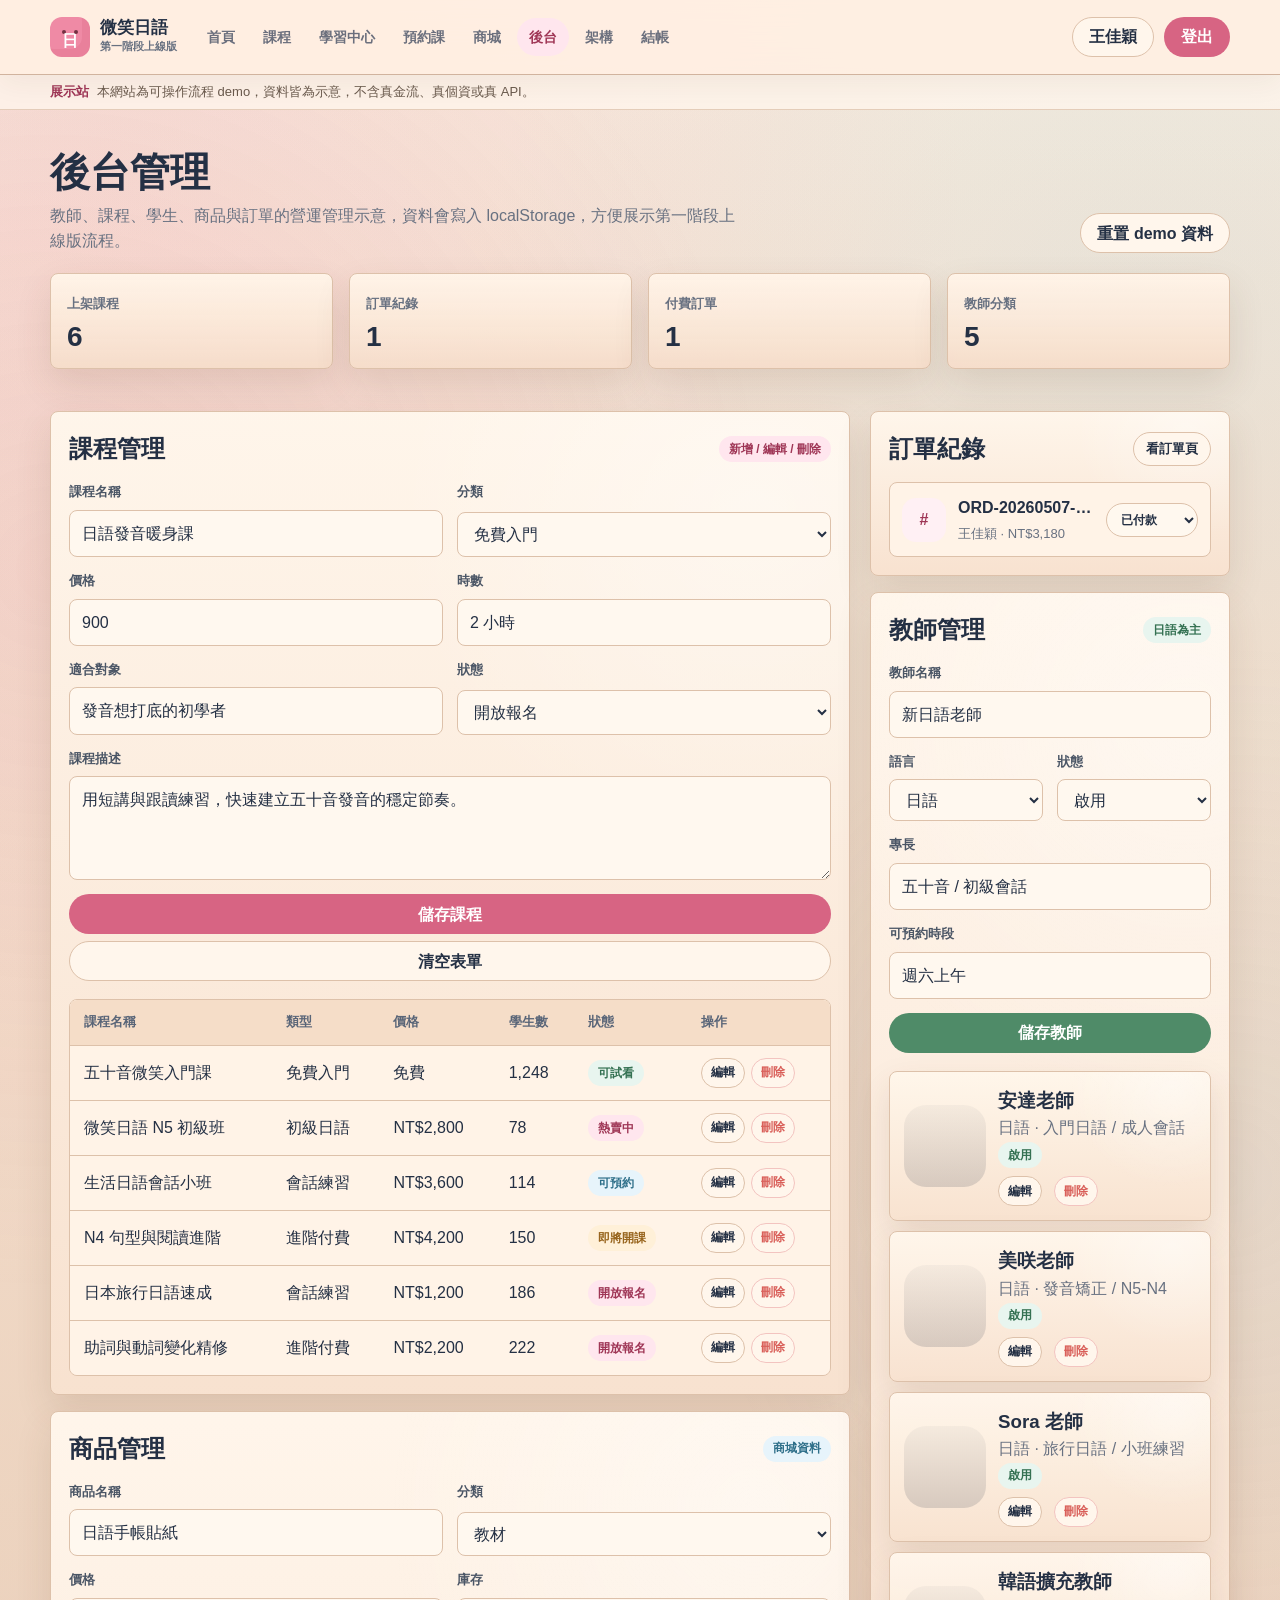
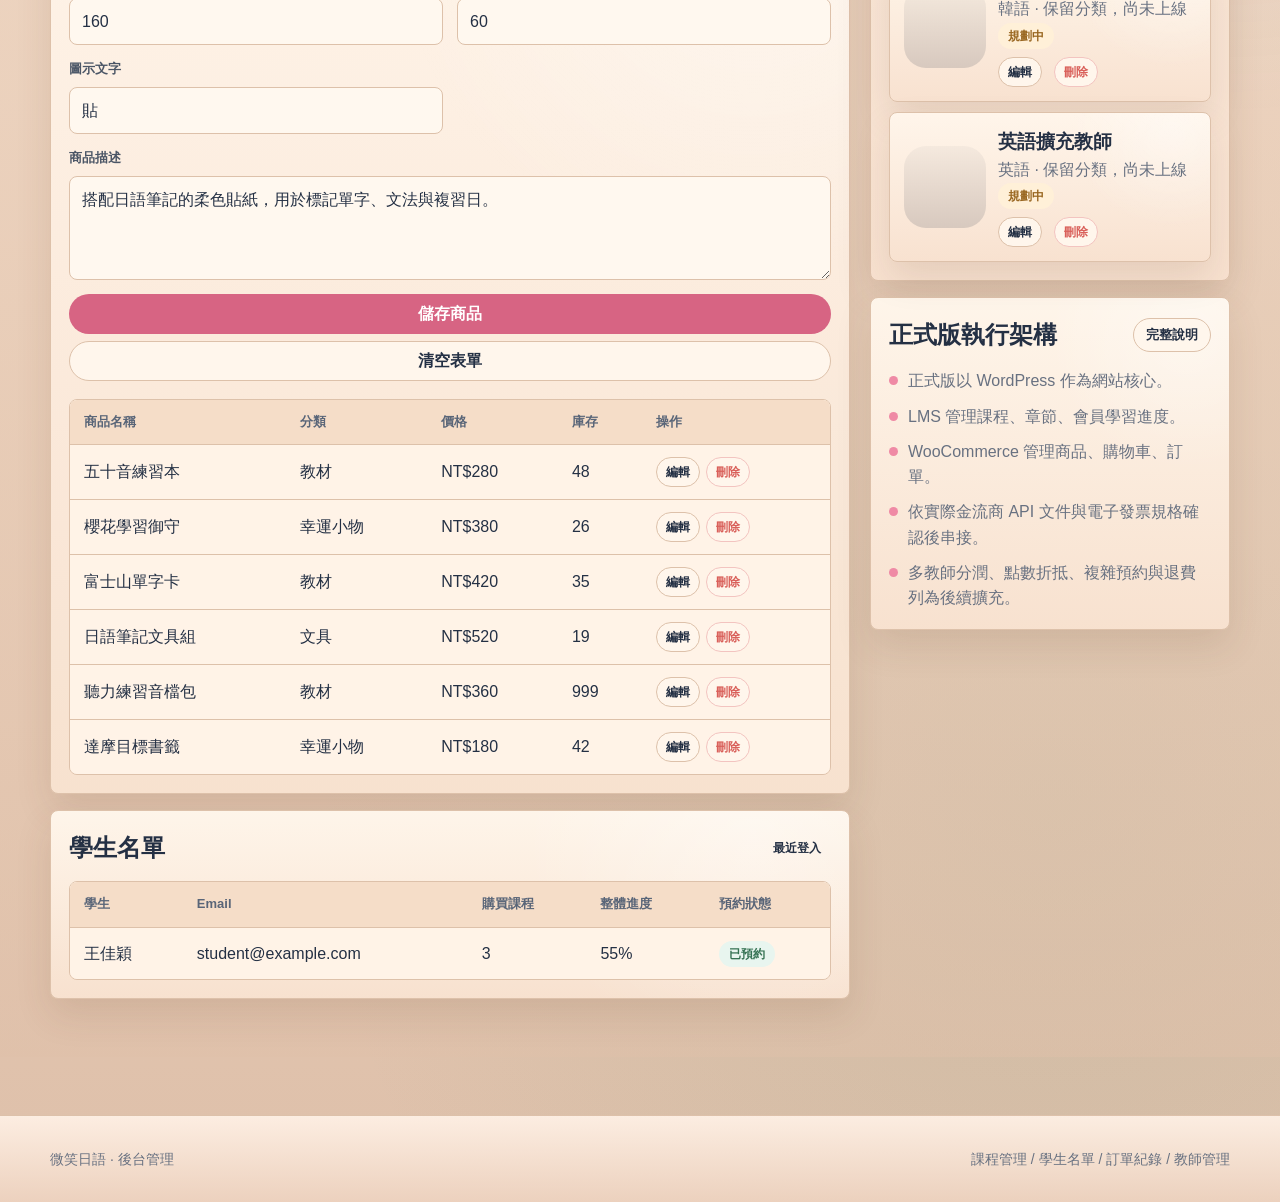
==== admin.html @ 1b69a0cb "Initial clean public demo" ====
<!doctype html>
<html lang="zh-Hant">
  <head>
    <meta charset="utf-8">
    <meta name="viewport" content="width=device-width, initial-scale=1">
    <meta name="robots" content="noindex,nofollow">
    <title>後台管理 | 微笑日語</title>
    <link rel="icon" href="favicon.svg" type="image/svg+xml">
    <link rel="stylesheet" href="styles.css?v=qa-20260507d">
  </head>
  <body>
    <header class="site-header">
      <div class="nav-shell">
        <a class="brand" href="index.html"><span class="brand-mark"><span>日</span></span><span class="brand-text"><strong>微笑日語</strong><small>第一階段上線版</small></span></a>
        <nav class="site-nav" aria-label="主要導覽">
          <a href="index.html">首頁</a>
          <a href="courses.html">課程</a>
          <a href="dashboard.html">學習中心</a>
          <a href="booking.html">預約課</a>
          <a href="shop.html">商城</a>
          <a class="is-active" href="admin.html">後台</a>
          <a href="checkout.html">結帳</a>
        </nav>
        <div class="nav-actions"><a class="btn btn-outline" href="courses.html">前台預覽</a><a class="btn btn-primary" href="admin.html">新增課程</a></div>
      </div>
    </header>

    <main class="page-main">
      <div class="page-shell">
        <div class="page-title">
          <div>
            <h1>後台管理</h1>
            <p>教師、課程、學生、訂單的營運管理示意，畫面保留足夠資料量，讓客戶理解第一版網站可支援日常管理。</p>
          </div>
          <span class="state-pill state-pink">管理員視角</span>
        </div>

        <section class="stats-grid">
          <div class="stat-card"><span>上架課程</span><strong>8</strong></div>
          <div class="stat-card"><span>本月訂單</span><strong>126</strong></div>
          <div class="stat-card"><span>活躍學生</span><strong>482</strong></div>
          <div class="stat-card"><span>預約課</span><strong>34</strong></div>
        </section>

        <section class="section admin-layout">
          <div>
            <section class="admin-panel">
              <div class="panel-head"><h2>課程管理</h2><a class="btn btn-small btn-primary" href="course-detail.html">新增課程</a></div>
              <div class="table-wrap">
                <table>
                  <thead><tr><th>課程名稱</th><th>類型</th><th>價格</th><th>學生數</th><th>狀態</th></tr></thead>
                  <tbody>
                    <tr><td>五十音微笑入門課</td><td>免費錄播</td><td>免費</td><td>1,248</td><td><span class="state-pill state-on">上架中</span></td></tr>
                    <tr><td>微笑日語 N5 初級班</td><td>付費錄播</td><td>NT$2,800</td><td>382</td><td><span class="state-pill state-pink">熱賣中</span></td></tr>
                    <tr><td>生活日語會話小班</td><td>團體直播</td><td>NT$3,600</td><td>96</td><td><span class="state-pill state-blue">招生中</span></td></tr>
                    <tr><td>N4 句型與閱讀進階</td><td>付費錄播</td><td>NT$4,200</td><td>42</td><td><span class="state-pill state-warn">草稿</span></td></tr>
                  </tbody>
                </table>
              </div>
            </section>

            <section class="admin-panel">
              <div class="panel-head"><h2>學生名單</h2><span class="price-pill">最近登入</span></div>
              <div class="table-wrap">
                <table>
                  <thead><tr><th>學生</th><th>購買課程</th><th>進度</th><th>最近觀看</th><th>預約狀態</th></tr></thead>
                  <tbody>
                    <tr><td>王佳穎</td><td>N5 初級班</td><td>68%</td><td>助詞は/が/を</td><td><span class="state-pill state-on">已預約</span></td></tr>
                    <tr><td>Leo Huang</td><td>五十音入門</td><td>100%</td><td>總複習</td><td><span class="state-pill">尚未預約</span></td></tr>
                    <tr><td>林怡安</td><td>會話小班</td><td>35%</td><td>餐廳點餐</td><td><span class="state-pill state-blue">團體班</span></td></tr>
                    <tr><td>陳志明</td><td>N4 進階候補</td><td>12%</td><td>句型預習</td><td><span class="state-pill state-warn">待付款</span></td></tr>
                  </tbody>
                </table>
              </div>
            </section>
          </div>

          <aside>
            <section class="admin-panel">
              <div class="panel-head"><h2>訂單紀錄</h2><a class="btn btn-small btn-outline" href="order-complete.html">看訂單頁</a></div>
              <ul class="cart-list">
                <li class="cart-item"><span class="item-icon">#</span><span><strong class="item-title">ORD-20260507-018</strong><span class="item-meta">N5 初級班 + 御守 · NT$3,180</span></span><span class="state-pill state-on">已付款</span></li>
                <li class="cart-item"><span class="item-icon">#</span><span><strong class="item-title">ORD-20260507-017</strong><span class="item-meta">團體班預約 · NT$650</span></span><span class="state-pill state-blue">已預約</span></li>
                <li class="cart-item"><span class="item-icon">#</span><span><strong class="item-title">ORD-20260507-016</strong><span class="item-meta">文具組 · NT$420</span></span><span class="state-pill state-warn">待匯款</span></li>
              </ul>
            </section>

            <section class="admin-panel">
              <div class="panel-head"><h2>教師管理</h2><span class="state-pill state-on">3 位啟用</span></div>
              <div class="teacher-card">
                <div class="teacher-photo" style="--image: url('https://images.unsplash.com/photo-1517841905240-472988babdf9?auto=format&fit=crop&w=500&q=80')"></div>
                <div><h3>安達老師</h3><p>8 課程 · 16 預約</p><span class="state-pill state-on">啟用</span></div>
              </div>
              <div class="teacher-card" style="margin-top: 10px;">
                <div class="teacher-photo" style="--image: url('https://images.unsplash.com/photo-1494790108377-be9c29b29330?auto=format&fit=crop&w=500&q=80')"></div>
                <div><h3>美咲老師</h3><p>3 課程 · 9 預約</p><span class="state-pill state-on">啟用</span></div>
              </div>
              <div class="teacher-card" style="margin-top: 10px;">
                <div class="teacher-photo" style="--image: url('https://images.unsplash.com/photo-1500648767791-00dcc994a43e?auto=format&fit=crop&w=500&q=80')"></div>
                <div><h3>Sora 老師</h3><p>5 課程 · 9 預約</p><span class="state-pill state-on">啟用</span></div>
              </div>
            </section>
          </aside>
        </section>
      </div>
    </main>

    <footer class="footer"><div class="page-shell"><span>微笑日語 · 後台管理</span><span>課程管理 / 學生名單 / 訂單紀錄 / 教師管理</span></div></footer>
    <script src="app.js?v=qa-20260507d"></script>
  </body>
</html>
---- styles.css ----
:root {
  color-scheme: only light;
  --paper: #f6eadb;
  --bg: #ecd1bd;
  --surface: #fff4e8;
  --surface-soft: #f7e2d0;
  --surface-warm: #ead0bb;
  --surface-deep: #2c2428;
  --surface-deep-2: #3b2a26;
  --ink: #243044;
  --muted: #687181;
  --line: #ddc1aa;
  --sakura: #ef8aa5;
  --sakura-dark: #d76483;
  --ume: #ffb36a;
  --matcha: #4f8b68;
  --indigo: #334b7d;
  --sky: #8fc7dc;
  --gold: #d69b30;
  --danger: #d95f59;
  --shadow: 0 18px 44px rgba(92, 55, 36, 0.17);
  --radius: 8px;
}

* {
  box-sizing: border-box;
}

html {
  color-scheme: only light;
  scroll-behavior: smooth;
}

body {
  margin: 0;
  overflow-x: hidden;
  background:
    radial-gradient(circle at 8% 6%, rgba(239, 138, 165, 0.2), transparent 30%),
    radial-gradient(circle at 90% 12%, rgba(143, 199, 220, 0.18), transparent 25%),
    radial-gradient(circle at 82% 86%, rgba(79, 139, 104, 0.12), transparent 28%),
    linear-gradient(180deg, #f8ecde 0%, #f2dcc9 34%, #e9cdb7 68%, #dec0aa 100%);
  color: var(--ink);
  font-family: "Noto Sans TC", "Microsoft JhengHei", "PingFang TC", Arial, sans-serif;
  line-height: 1.58;
}

img {
  display: block;
  max-width: 100%;
}

a {
  color: inherit;
  text-decoration: none;
}

button,
input,
select,
textarea {
  font: inherit;
}

.site-header {
  position: sticky;
  top: 0;
  z-index: 30;
  border-bottom: 1px solid rgba(207, 176, 154, 0.95);
  background: rgba(255, 239, 226, 0.93);
  backdrop-filter: blur(16px);
  box-shadow: 0 8px 28px rgba(75, 43, 32, 0.06);
}

.demo-disclaimer {
  border-bottom: 1px solid rgba(221, 193, 170, 0.75);
  background: rgba(255, 246, 236, 0.82);
  color: #6a5a4d;
  font-size: 13px;
}

.demo-disclaimer .page-shell {
  display: flex;
  min-height: 34px;
  align-items: center;
  gap: 8px;
}

.demo-disclaimer strong {
  color: #9f3656;
}

.nav-shell,
.page-shell {
  width: min(1180px, calc(100% - 40px));
  margin: 0 auto;
}

.nav-shell {
  display: flex;
  min-height: 74px;
  align-items: center;
  gap: 18px;
}

.brand {
  display: flex;
  align-items: center;
  gap: 10px;
  min-width: max-content;
  font-weight: 900;
}

.brand-mark {
  position: relative;
  display: grid;
  width: 40px;
  height: 40px;
  place-items: center;
  border-radius: 12px;
  background: var(--sakura);
  color: #fff;
  box-shadow: inset -8px -8px 0 rgba(215, 100, 131, 0.28);
}

.brand-mark::before,
.brand-mark::after {
  content: "";
  position: absolute;
  top: 13px;
  width: 4px;
  height: 4px;
  border-radius: 99px;
  background: #733143;
}

.brand-mark::before {
  left: 12px;
}

.brand-mark::after {
  right: 12px;
}

.brand-mark span {
  transform: translateY(4px);
  font-size: 16px;
}

.brand-text strong {
  display: block;
  font-size: 17px;
  line-height: 1.1;
}

.brand-text small {
  display: block;
  color: var(--muted);
  font-size: 11px;
}

.site-nav {
  display: flex;
  flex: 1;
  gap: 4px;
  align-items: center;
  overflow-x: auto;
  scrollbar-width: none;
}

.site-nav::-webkit-scrollbar {
  display: none;
}

.site-nav a {
  display: inline-flex;
  min-height: 38px;
  align-items: center;
  justify-content: center;
  border-radius: 999px;
  color: #6b6f7d;
  font-size: 14px;
  font-weight: 800;
  padding: 0 12px;
  white-space: nowrap;
}

.site-nav a:hover,
.site-nav a.is-active {
  background: #ffe6ee;
  color: #9f3656;
}

.nav-actions {
  display: flex;
  gap: 10px;
  align-items: center;
  white-space: nowrap;
}

.btn {
  display: inline-flex;
  min-height: 40px;
  align-items: center;
  justify-content: center;
  gap: 8px;
  border: 1px solid transparent;
  border-radius: 999px;
  background: var(--ink);
  color: #fff;
  font-weight: 900;
  padding: 0 16px;
  cursor: pointer;
  transition: transform 0.18s ease, box-shadow 0.18s ease, background 0.18s ease;
}

.btn:hover {
  transform: translateY(-2px);
  box-shadow: 0 12px 24px rgba(116, 70, 46, 0.14);
}

.btn-primary {
  background: var(--sakura-dark);
}

.btn-matcha {
  background: var(--matcha);
}

.btn-indigo {
  background: var(--indigo);
}

.btn-outline {
  border-color: var(--line);
  background: #fff6ec;
  color: var(--ink);
}

.btn-soft {
  background: #fff0f4;
  color: #a53a5a;
}

.btn-small {
  min-height: 34px;
  padding: 0 12px;
  font-size: 13px;
}

.btn:disabled {
  cursor: not-allowed;
  opacity: 0.48;
  transform: none;
  box-shadow: none;
}

.button-pair {
  display: inline-flex;
  flex-wrap: wrap;
  gap: 8px;
  justify-content: flex-end;
}

.icon-dot {
  display: inline-grid;
  width: 22px;
  height: 22px;
  place-items: center;
  border-radius: 99px;
  background: rgba(255, 255, 255, 0.28);
  font-size: 12px;
}

.page-main {
  padding-bottom: 58px;
  background:
    radial-gradient(circle at 4% 18%, rgba(239, 138, 165, 0.12), transparent 30%),
    radial-gradient(circle at 96% 42%, rgba(143, 199, 220, 0.12), transparent 28%),
    linear-gradient(180deg, rgba(246, 234, 219, 0.2) 0%, rgba(239, 215, 196, 0.7) 46%, rgba(223, 192, 169, 0.5) 100%);
}

.hero {
  position: relative;
  isolation: isolate;
  overflow: hidden;
  border-bottom: 1px solid var(--line);
  background:
    linear-gradient(90deg, rgba(247, 232, 216, 0.94) 0%, rgba(239, 211, 195, 0.76) 48%, rgba(97, 61, 45, 0.26) 100%),
    linear-gradient(180deg, rgba(255, 246, 237, 0.82) 0%, rgba(235, 202, 184, 0.72) 66%, rgba(112, 70, 48, 0.24) 100%),
    url("https://images.unsplash.com/photo-1528164344705-47542687000d?auto=format&fit=crop&w=1800&q=80") center / cover;
}

.hero::before {
  content: "あ い う え お    か き く け こ";
  position: absolute;
  inset: auto auto 38px -20px;
  color: rgba(215, 100, 131, 0.12);
  font-size: 88px;
  font-weight: 900;
  white-space: nowrap;
}

.hero-grid {
  position: relative;
  display: grid;
  grid-template-columns: minmax(0, 1fr) minmax(360px, 500px);
  gap: clamp(22px, 3vw, 34px);
  align-items: center;
  min-height: 620px;
  padding: 54px 0 46px;
}

.hero-copy {
  min-width: 0;
  animation: fadeUp 0.76s ease both;
}

.eyebrow {
  display: inline-flex;
  align-items: center;
  gap: 8px;
  margin: 0 0 14px;
  border: 1px solid rgba(239, 138, 165, 0.42);
  border-radius: 999px;
  background: rgba(255, 242, 231, 0.88);
  color: #a53a5a;
  font-size: 13px;
  font-weight: 900;
  padding: 7px 12px;
}

.hero h1,
.page-title h1,
.detail-hero h1 {
  margin: 0;
  letter-spacing: 0;
  line-height: 1.12;
}

.hero h1 {
  max-width: 720px;
  font-size: clamp(38px, 4vw, 52px);
}

.hero-copy p {
  max-width: 650px;
  margin: 18px 0 0;
  color: #536071;
  font-size: 18px;
}

.hero-demo-note {
  display: inline-flex;
  max-width: 100%;
  margin-top: 16px !important;
  padding: 8px 12px;
  border: 1px solid #f2c7d2;
  border-radius: 999px;
  background: rgba(255, 246, 236, 0.86);
  color: #8b4560 !important;
  font-size: 14px !important;
  font-weight: 800;
  line-height: 1.5 !important;
}

.hero-actions,
.toolbar,
.choice-row {
  display: flex;
  flex-wrap: wrap;
  gap: 10px;
  align-items: center;
}

.hero-actions {
  margin-top: 26px;
}

.kana-strip {
  display: flex;
  flex-wrap: wrap;
  gap: 8px;
  margin-top: 28px;
}

.kana-strip span,
.kana-chip {
  display: inline-grid;
  min-width: 42px;
  height: 42px;
  place-items: center;
  border: 1px solid rgba(239, 138, 165, 0.34);
  border-radius: 14px;
  background: rgba(255, 239, 228, 0.9);
  color: #9f3656;
  font-weight: 900;
}

.hero-visual {
  position: relative;
  width: 100%;
  max-width: 520px;
  min-width: 0;
  justify-self: end;
  animation: fadeUp 0.86s 0.08s ease both;
}

.fuji-card {
  position: relative;
  width: 100%;
  max-width: 520px;
  margin-left: auto;
  min-height: 440px;
  overflow: hidden;
  border: 1px solid rgba(255, 243, 232, 0.86);
  border-radius: 24px;
  color: var(--ink);
  color-scheme: only light;
  forced-color-adjust: none;
  background:
    linear-gradient(180deg, rgba(126, 190, 213, 0.88) 0%, rgba(246, 218, 201, 0.92) 60%, #f8e8d8 100%);
  box-shadow: var(--shadow);
}

.sun {
  position: absolute;
  top: 42px;
  right: 58px;
  width: 92px;
  height: 92px;
  border-radius: 50%;
  background: #ffd36f;
  box-shadow: 0 0 0 18px rgba(255, 211, 111, 0.2);
}

.mountain {
  position: absolute;
  left: 46px;
  right: 46px;
  bottom: 112px;
  height: 210px;
  background: linear-gradient(135deg, #5f7fa4 0 48%, #476681 48% 100%);
  clip-path: polygon(50% 0, 100% 100%, 0 100%);
}

.mountain::before {
  content: "";
  position: absolute;
  left: 50%;
  top: 0;
  width: 122px;
  height: 92px;
  transform: translateX(-50%);
  background: #fff;
  clip-path: polygon(50% 0, 74% 64%, 58% 48%, 47% 76%, 35% 50%, 22% 66%);
}

.sakura-branch {
  position: absolute;
  left: 28px;
  top: 30px;
  width: 175px;
  height: 95px;
  border-top: 5px solid #6d463d;
  border-radius: 80% 20% 0 0;
  transform: rotate(-8deg);
}

.petal {
  position: absolute;
  width: 18px;
  height: 18px;
  border-radius: 70% 10% 70% 10%;
  background: #ffb7c9;
  transform: rotate(45deg);
  animation: floatPetal 3.6s ease-in-out infinite;
}

.petal:nth-child(1) { left: 34px; top: 42px; }
.petal:nth-child(2) { left: 94px; top: 52px; animation-delay: 0.4s; }
.petal:nth-child(3) { left: 148px; top: 78px; animation-delay: 0.8s; }

.lesson-ticket {
  position: absolute;
  left: 34px;
  right: 34px;
  bottom: 26px;
  display: grid;
  grid-template-columns: 1fr auto;
  gap: 14px;
  align-items: center;
  border: 1px solid var(--line);
  border-radius: 18px;
  background: linear-gradient(180deg, #fff4e8, #f8e4d2);
  color: var(--ink);
  color-scheme: only light;
  forced-color-adjust: none;
  padding: 18px;
}

.lesson-ticket strong {
  display: block;
  font-size: 20px;
}

.lesson-ticket span {
  color: var(--muted);
}

.path-card {
  position: absolute;
  left: 0;
  bottom: 158px;
  width: min(240px, calc(100% - 32px));
  border: 1px solid var(--line);
  border-radius: 18px;
  background: linear-gradient(180deg, #fff4e8, #f7e1ce);
  color: var(--ink);
  color-scheme: only light;
  forced-color-adjust: none;
  box-shadow: var(--shadow);
  padding: 16px;
}

.path-card strong {
  display: block;
}

.path-line {
  height: 8px;
  overflow: hidden;
  border-radius: 99px;
  background: #ffe3eb;
  margin-top: 12px;
}

.path-line span,
.progress-bar span {
  display: block;
  height: 100%;
  width: var(--value, 70%);
  border-radius: inherit;
  background: linear-gradient(90deg, var(--sakura), var(--ume));
  animation: growProgress 1.1s ease both;
}

.page-title {
  display: flex;
  align-items: end;
  justify-content: space-between;
  gap: 20px;
  padding: 40px 0 20px;
}

.page-title h1 {
  font-size: 40px;
}

.page-title p,
.section-title p {
  max-width: 700px;
  margin: 8px 0 0;
  color: var(--muted);
}

.section {
  padding-top: 42px;
}

.page-main > .section {
  margin-top: 0;
  padding: 56px 0 52px;
}

.page-main > .section:nth-of-type(odd) {
  background:
    radial-gradient(circle at 12% 8%, rgba(239, 138, 165, 0.13), transparent 30%),
    radial-gradient(circle at 92% 88%, rgba(79, 139, 104, 0.08), transparent 24%),
    linear-gradient(180deg, rgba(249, 232, 216, 0.9), rgba(239, 210, 190, 0.88));
}

.page-main > .section:nth-of-type(even) {
  background:
    radial-gradient(circle at 88% 10%, rgba(143, 199, 220, 0.14), transparent 28%),
    radial-gradient(circle at 10% 90%, rgba(214, 155, 48, 0.08), transparent 25%),
    linear-gradient(180deg, rgba(247, 224, 207, 0.9), rgba(231, 199, 176, 0.86));
}

.page-main > .section + .section {
  border-top: 1px solid rgba(205, 173, 150, 0.76);
}

.section-title {
  display: flex;
  align-items: end;
  justify-content: space-between;
  gap: 18px;
  margin-bottom: 18px;
}

.section-title h2,
.panel h2,
.admin-panel h2,
.shop-panel h2 {
  margin: 0;
  letter-spacing: 0;
}

.section-title h2 {
  font-size: 30px;
}

.grid-4,
.stats-grid {
  display: grid;
  grid-template-columns: repeat(4, minmax(0, 1fr));
  gap: 16px;
}

.course-grid,
.product-grid {
  display: grid;
  grid-template-columns: repeat(4, minmax(0, 1fr));
  gap: 18px;
}

.course-card,
.product-card,
.panel,
.admin-panel,
.shop-panel,
.stat-card,
.booking-card,
.teacher-card {
  min-width: 0;
  border: 1px solid var(--line);
  border-radius: var(--radius);
  background:
    radial-gradient(circle at 88% 10%, rgba(255, 255, 255, 0.36), transparent 32%),
    linear-gradient(180deg, rgba(255, 246, 235, 0.98), rgba(248, 226, 208, 0.98));
  box-shadow: 0 16px 36px rgba(92, 55, 36, 0.12);
}

.course-card,
.product-card,
.booking-card {
  overflow: hidden;
  transition: transform 0.18s ease, box-shadow 0.18s ease;
}

.course-card:hover,
.product-card:hover,
.booking-card:hover {
  transform: translateY(-5px);
  box-shadow: 0 22px 46px rgba(87, 51, 35, 0.16);
}

.course-art,
.product-art {
  position: relative;
  display: flex;
  min-height: 160px;
  align-items: flex-end;
  padding: 14px;
  background:
    linear-gradient(180deg, rgba(36, 48, 68, 0.04), rgba(36, 48, 68, 0.52)),
    var(--image, linear-gradient(135deg, #ffd7df, #8fc7dc));
  background-position: center;
  background-size: cover;
  color: #fff;
}

.course-art::after {
  content: attr(data-kana);
  position: absolute;
  right: 16px;
  top: 12px;
  color: rgba(255, 255, 255, 0.75);
  font-size: 42px;
  font-weight: 900;
}

.card-body {
  display: grid;
  gap: 12px;
  padding: 16px;
}

.card-body h3,
.panel h3,
.admin-panel h3,
.product-card h3,
.booking-card h3,
.teacher-card h3 {
  margin: 0;
  letter-spacing: 0;
}

.card-body p,
.panel p,
.admin-panel p,
.product-card p,
.booking-card p,
.teacher-card p {
  margin: 0;
  color: var(--muted);
}

.tag,
.status-pill,
.price-pill,
.state-pill {
  display: inline-flex;
  min-height: 26px;
  align-items: center;
  justify-content: center;
  border-radius: 999px;
  padding: 0 10px;
  font-size: 12px;
  font-weight: 900;
  white-space: nowrap;
}

button.state-pill {
  border: 0;
  cursor: pointer;
}

.tag {
  background: rgba(255, 255, 255, 0.88);
  color: var(--ink);
}

.tag-free { background: #e8f5ef; color: #347152; }
.tag-live { background: #e7f4fb; color: #2e6f89; }
.tag-paid { background: #fff0d8; color: #98651e; }
.tag-new { background: #ffe6ee; color: #9f3656; }
.state-on { background: #e8f5ef; color: #347152; }
.state-warn { background: #fff0d8; color: #98651e; }
.state-pink { background: #ffe6ee; color: #9f3656; }
.state-blue { background: #e7f4fb; color: #2e6f89; }

.card-meta,
.mini-meta {
  display: flex;
  flex-wrap: wrap;
  gap: 8px 12px;
  color: var(--muted);
  font-size: 13px;
}

.card-foot {
  display: flex;
  align-items: center;
  justify-content: space-between;
  gap: 12px;
}

.price {
  color: var(--ink);
  font-size: 19px;
  font-weight: 900;
}

.price small {
  color: var(--muted);
  font-size: 12px;
}

.content-grid {
  display: grid;
  grid-template-columns: minmax(0, 1fr) 360px;
  gap: 20px;
}

.content-grid.reverse {
  grid-template-columns: 360px minmax(0, 1fr);
}

.panel,
.admin-panel,
.shop-panel {
  padding: 18px;
}

.panel + .panel,
.admin-panel + .admin-panel,
.shop-panel + .shop-panel {
  margin-top: 16px;
}

.panel-head {
  display: flex;
  align-items: center;
  justify-content: space-between;
  gap: 14px;
  margin-bottom: 14px;
}

.feature-list,
.lesson-list,
.reminder-list,
.cart-list,
.mini-list {
  display: grid;
  gap: 10px;
  margin: 0;
  padding: 0;
  list-style: none;
}

.feature-list li {
  display: flex;
  gap: 10px;
  align-items: flex-start;
  color: var(--muted);
}

.feature-list li::before {
  content: "";
  flex: 0 0 auto;
  width: 9px;
  height: 9px;
  margin-top: 8px;
  border-radius: 99px;
  background: var(--sakura);
}

.lesson-item,
.reminder-item,
.cart-item,
.mini-item {
  display: grid;
  grid-template-columns: auto minmax(0, 1fr) auto;
  gap: 12px;
  align-items: center;
  border: 1px solid var(--line);
  border-radius: var(--radius);
  background: #fff3e7;
  padding: 12px;
}

.lesson-item.is-current {
  border-color: #efb0c0;
  background: #ffedf3;
}

.lesson-index,
.time-chip,
.item-icon {
  display: grid;
  width: 44px;
  min-height: 44px;
  place-items: center;
  border-radius: 14px;
  background: #fff0f4;
  color: #9f3656;
  font-weight: 900;
  text-align: center;
}

.time-chip {
  width: 66px;
  background: #f0f8fb;
  color: #2e6f89;
  font-size: 12px;
}

.item-title {
  display: block;
  overflow: hidden;
  font-weight: 900;
  text-overflow: ellipsis;
  white-space: nowrap;
}

.item-meta {
  display: block;
  margin-top: 3px;
  color: var(--muted);
  font-size: 13px;
}

.stat-card {
  padding: 16px;
  background: linear-gradient(180deg, rgba(255, 244, 232, 0.98), rgba(246, 221, 202, 0.95));
}

.stat-card span {
  color: var(--muted);
  font-size: 13px;
  font-weight: 900;
}

.stat-card strong {
  display: block;
  margin-top: 6px;
  font-size: 28px;
  line-height: 1.1;
}

.learning-path {
  display: grid;
  grid-template-columns: repeat(4, minmax(0, 1fr));
  gap: 14px;
}

.path-step {
  position: relative;
  border: 1px solid var(--line);
  border-radius: var(--radius);
  background:
    radial-gradient(circle at 86% 12%, rgba(239, 138, 165, 0.12), transparent 28%),
    linear-gradient(180deg, #fff3e7, #f7dfca);
  padding: 16px;
  box-shadow: 0 14px 30px rgba(96, 58, 40, 0.08);
}

.path-step::before {
  content: attr(data-step);
  display: grid;
  width: 36px;
  height: 36px;
  place-items: center;
  border-radius: 99px;
  background: #ffe6ee;
  color: #9f3656;
  font-weight: 900;
  margin-bottom: 10px;
}

.progress-bar {
  height: 9px;
  margin-top: 10px;
  overflow: hidden;
  border-radius: 999px;
  background: #e9d3c3;
}

.dashboard-grid,
.admin-layout,
.checkout-layout,
.watch-layout,
.booking-layout {
  display: grid;
  grid-template-columns: minmax(0, 1fr) 360px;
  gap: 20px;
}

.dashboard-grid > *,
.admin-layout > *,
.checkout-layout > *,
.watch-layout > *,
.booking-layout > *,
.table-wrap {
  min-width: 0;
}

.watch-layout {
  grid-template-columns: 320px minmax(0, 1fr);
}

.video-shell {
  overflow: hidden;
  border: 1px solid var(--line);
  border-radius: 18px;
  background: #1f2937;
  box-shadow: var(--shadow);
}

.video-placeholder {
  position: relative;
  display: grid;
  min-height: 430px;
  place-items: center;
  background:
    linear-gradient(135deg, rgba(36, 48, 68, 0.92), rgba(51, 75, 125, 0.82)),
    url("https://images.unsplash.com/photo-1528164344705-47542687000d?auto=format&fit=crop&w=1400&q=80") center / cover;
  color: #fff;
  text-align: center;
}

.play-button {
  display: grid;
  width: 78px;
  height: 78px;
  place-items: center;
  border-radius: 999px;
  background: rgba(255, 255, 255, 0.92);
  color: var(--sakura-dark);
  font-size: 30px;
  box-shadow: 0 18px 40px rgba(0, 0, 0, 0.2);
}

.video-info {
  display: flex;
  align-items: center;
  justify-content: space-between;
  gap: 16px;
  background: #fff3e7;
  padding: 16px;
}

.note-box {
  min-height: 160px;
  border: 1px dashed #e7c9ba;
  border-radius: var(--radius);
  background: #fff5eb;
  padding: 14px;
  color: var(--muted);
  line-height: 1.7;
}

textarea.note-box {
  width: 100%;
  color: var(--ink);
}

.form-grid {
  display: grid;
  grid-template-columns: repeat(2, minmax(0, 1fr));
  gap: 14px;
}

.field,
.field-full {
  display: grid;
  gap: 7px;
}

.field-full {
  grid-column: 1 / -1;
}

label {
  color: #4b5666;
  font-size: 13px;
  font-weight: 900;
}

input,
select,
textarea {
  width: 100%;
  min-height: 42px;
  border: 1px solid var(--line);
  border-radius: var(--radius);
  background: #fff8ef;
  color: var(--ink);
  padding: 10px 12px;
  outline: none;
}

textarea {
  min-height: 104px;
  resize: vertical;
}

input:focus,
select:focus,
textarea:focus {
  border-color: #efb0c0;
  box-shadow: 0 0 0 3px rgba(239, 138, 165, 0.14);
}

.filterbar {
  display: flex;
  flex-wrap: wrap;
  align-items: center;
  justify-content: space-between;
  gap: 10px;
  border: 1px solid var(--line);
  border-radius: var(--radius);
  background: rgba(255, 243, 231, 0.9);
  padding: 12px;
}

.filter-group {
  display: flex;
  flex-wrap: wrap;
  gap: 8px;
}

.filter-btn,
.choice-btn {
  min-height: 36px;
  border: 1px solid var(--line);
  border-radius: 999px;
  background: #fff6ec;
  color: var(--muted);
  padding: 0 12px;
  font-weight: 900;
  cursor: pointer;
}

.filter-btn.is-active,
.choice-btn.is-active {
  border-color: #f0a9bb;
  background: #ffe6ee;
  color: #9f3656;
}

.teacher-card {
  display: grid;
  grid-template-columns: 82px minmax(0, 1fr);
  gap: 12px;
  align-items: center;
  padding: 14px;
}

.teacher-photo {
  width: 82px;
  height: 82px;
  border-radius: 22px;
  background:
    linear-gradient(180deg, rgba(36, 48, 68, 0.04), rgba(36, 48, 68, 0.16)),
    var(--image, linear-gradient(135deg, #ffe6ee, #e7f4fb));
  background-position: center;
  background-size: cover;
}

.booking-card {
  display: grid;
  gap: 12px;
  padding: 16px;
}

.slots {
  display: flex;
  flex-wrap: wrap;
  gap: 8px;
}

.slots span {
  display: inline-flex;
  min-height: 32px;
  align-items: center;
  border: 1px solid var(--line);
  border-radius: 999px;
  background: #fff6ec;
  color: var(--muted);
  font-size: 13px;
  font-weight: 800;
  padding: 0 10px;
}

.product-art {
  min-height: 150px;
  color: var(--ink);
}

.product-art::after {
  content: attr(data-icon);
  position: absolute;
  right: 18px;
  top: 14px;
  font-size: 40px;
}

.payment-card {
  display: grid;
  grid-template-columns: auto minmax(0, 1fr) auto;
  gap: 12px;
  align-items: center;
  width: 100%;
  border: 1px solid var(--line);
  border-radius: var(--radius);
  background: #fff5ea;
  padding: 12px;
  text-align: left;
  cursor: pointer;
}

.payment-card.is-active {
  border-color: #efb0c0;
  background: #ffedf3;
}

.pay-logo {
  display: grid;
  width: 46px;
  height: 46px;
  place-items: center;
  border-radius: 14px;
  background: var(--indigo);
  color: #fff;
  font-weight: 900;
}

.summary-row {
  display: flex;
  justify-content: space-between;
  gap: 14px;
  padding: 10px 0;
  border-bottom: 1px solid var(--line);
  color: var(--muted);
}

.summary-row strong {
  color: var(--ink);
}

.summary-row.total {
  border-bottom: 0;
  color: var(--ink);
  font-size: 20px;
  font-weight: 900;
}

.notice {
  border: 1px solid #f2c7d2;
  border-radius: var(--radius);
  background: #ffedf3;
  color: #9f3656;
  padding: 12px;
  font-size: 14px;
  font-weight: 800;
}

.empty-state {
  display: block;
  border: 1px dashed #e7c9ba;
  border-radius: var(--radius);
  background: #fff5eb;
  color: var(--muted);
  padding: 14px;
}

.auth-card {
  min-height: 390px;
}

.admin-form {
  margin-bottom: 18px;
}

.table-wrap {
  overflow-x: auto;
  border: 1px solid var(--line);
  border-radius: var(--radius);
}

table {
  width: 100%;
  min-width: 760px;
  border-collapse: collapse;
  background: #fff3e7;
}

th,
td {
  padding: 12px 14px;
  border-bottom: 1px solid var(--line);
  text-align: left;
  white-space: nowrap;
}

th {
  background: #f5ddc8;
  color: #596578;
  font-size: 13px;
}

tr:last-child td {
  border-bottom: 0;
}

.table-btn {
  min-height: 30px;
  border: 1px solid var(--line);
  border-radius: 999px;
  background: #fff6ec;
  color: var(--ink);
  font-size: 12px;
  font-weight: 900;
  padding: 0 9px;
  cursor: pointer;
}

.table-btn + .table-btn {
  margin-left: 6px;
}

.table-btn.danger {
  border-color: #f3c4c0;
  color: var(--danger);
}

.status-select {
  min-height: 34px;
  min-width: 92px;
  border-radius: 999px;
  padding: 4px 10px;
  font-size: 12px;
  font-weight: 900;
}

.teacher-stack {
  display: grid;
  gap: 10px;
}

.mini-actions {
  display: flex;
  flex-wrap: wrap;
  gap: 6px;
  margin-top: 8px;
}

.architecture-flow {
  display: grid;
  grid-template-columns: repeat(4, minmax(0, 1fr));
  gap: 16px;
}

.step-badge {
  display: grid;
  width: 42px;
  height: 42px;
  place-items: center;
  border-radius: 999px;
  background: #ffe6ee;
  color: #9f3656;
  font-weight: 900;
  margin-bottom: 12px;
}

.demo-toast {
  position: fixed;
  right: 18px;
  bottom: 18px;
  z-index: 80;
  max-width: min(360px, calc(100vw - 36px));
  border: 1px solid #f2c7d2;
  border-radius: 999px;
  background: #fff5ea;
  box-shadow: var(--shadow);
  color: #9f3656;
  font-weight: 900;
  padding: 12px 16px;
  opacity: 0;
  pointer-events: none;
  transform: translateY(12px);
  transition: opacity 0.18s ease, transform 0.18s ease;
}

.demo-toast.is-visible {
  opacity: 1;
  transform: translateY(0);
}

.complete-hero {
  display: grid;
  min-height: 420px;
  place-items: center;
  text-align: center;
}

.complete-card {
  width: min(720px, 100%);
  border: 1px solid var(--line);
  border-radius: 24px;
  background: rgba(255, 244, 232, 0.94);
  box-shadow: var(--shadow);
  padding: 34px;
}

.complete-mark {
  display: grid;
  width: 72px;
  height: 72px;
  place-items: center;
  border-radius: 99px;
  background: #e8f5ef;
  color: var(--matcha);
  font-size: 34px;
  font-weight: 900;
  margin: 0 auto 16px;
}

.footer {
  margin-top: 58px;
  border-top: 1px solid var(--line);
  background:
    linear-gradient(180deg, rgba(255, 241, 230, 0.92), rgba(238, 211, 192, 0.9));
}

.footer .page-shell {
  display: flex;
  min-height: 86px;
  align-items: center;
  justify-content: space-between;
  gap: 18px;
  color: var(--muted);
  font-size: 14px;
}

@keyframes fadeUp {
  from {
    opacity: 0;
    transform: translateY(18px);
  }
  to {
    opacity: 1;
    transform: translateY(0);
  }
}

@keyframes floatPetal {
  0%, 100% {
    transform: translateY(0) rotate(45deg);
  }
  50% {
    transform: translateY(9px) rotate(70deg);
  }
}

@keyframes growProgress {
  from {
    width: 0;
  }
  to {
    width: var(--value, 70%);
  }
}

@media (prefers-reduced-motion: reduce) {
  *,
  *::before,
  *::after {
    animation-duration: 0.01ms !important;
    animation-iteration-count: 1 !important;
    scroll-behavior: auto !important;
    transition-duration: 0.01ms !important;
  }
}

@media (max-width: 1080px) {
  .nav-shell {
    flex-wrap: wrap;
    padding: 12px 0;
  }

  .site-nav {
    order: 3;
    flex: 0 0 100%;
    width: 100%;
    flex-wrap: wrap;
    overflow: visible;
  }

  .nav-actions {
    margin-left: auto;
  }

  .hero-grid,
  .content-grid,
  .content-grid.reverse,
  .dashboard-grid,
  .admin-layout,
  .checkout-layout,
  .booking-layout,
  .watch-layout {
    grid-template-columns: 1fr;
  }

  .hero-grid {
    min-height: auto;
  }

  .hero-visual {
    justify-self: center;
    max-width: 620px;
  }

  .fuji-card {
    max-width: 620px;
  }

  .course-grid,
  .product-grid,
  .grid-4,
  .stats-grid,
  .learning-path,
  .architecture-flow {
    grid-template-columns: repeat(2, minmax(0, 1fr));
  }
}

@media (max-width: 720px) {
  .nav-shell,
  .page-shell {
    width: min(100% - 28px, 1180px);
  }

  .brand-text small {
    display: none;
  }

  .nav-actions .btn-outline {
    display: none;
  }

  .hero-grid {
    padding: 34px 0;
  }

  .hero h1,
  .page-title h1,
  .detail-hero h1 {
    font-size: 32px;
  }

  .hero-copy p {
    font-size: 16px;
  }

  .course-grid,
  .product-grid,
  .grid-4,
  .stats-grid,
  .learning-path,
  .architecture-flow,
  .form-grid {
    grid-template-columns: 1fr;
  }

  .page-title,
  .section-title,
  .lesson-ticket,
  .lesson-item,
  .reminder-item,
  .cart-item,
  .mini-item,
  .payment-card,
  .video-info {
    align-items: start;
    grid-template-columns: 1fr;
  }

  .page-title,
  .section-title {
    display: grid;
  }

  .demo-disclaimer .page-shell {
    width: calc(100% - 28px);
    min-height: auto;
    align-items: flex-start;
    padding: 8px 0;
  }

  .fuji-card {
    min-height: 390px;
  }

  .path-card {
    left: 16px;
    width: calc(100% - 32px);
  }

  .footer .page-shell {
    flex-direction: column;
    align-items: start;
    justify-content: center;
  }

  .table-btn + .table-btn {
    margin-left: 0;
    margin-top: 6px;
  }

  .table-wrap {
    overflow: visible;
    border: 0;
  }

  .table-wrap table,
  .table-wrap thead,
  .table-wrap tbody,
  .table-wrap tr,
  .table-wrap td {
    display: block;
    width: 100%;
    min-width: 0;
  }

  .table-wrap table {
    background: transparent;
  }

  .table-wrap thead {
    display: none;
  }

  .table-wrap tbody {
    display: grid;
    gap: 10px;
  }

  .table-wrap tr {
    padding: 8px;
    border: 1px solid var(--line);
    border-radius: 14px;
    background: #fff3e7;
  }

  .table-wrap td {
    display: flex;
    justify-content: space-between;
    align-items: flex-start;
    gap: 12px;
    padding: 8px;
    border-bottom: 0;
    text-align: right;
    white-space: normal;
    word-break: break-word;
  }

  .table-wrap td::before {
    content: attr(data-label);
    flex: 0 0 82px;
    color: var(--muted);
    font-weight: 900;
    text-align: left;
  }

  .status-select {
    width: min(180px, 100%);
    min-width: 0;
  }

  .demo-toast {
    left: 14px;
    right: 14px;
    bottom: 14px;
    border-radius: 14px;
  }
}

@media (max-width: 860px) {
  .table-wrap {
    overflow: visible;
    border: 0;
  }

  .table-wrap table,
  .table-wrap thead,
  .table-wrap tbody,
  .table-wrap tr,
  .table-wrap td {
    display: block;
    width: 100%;
    min-width: 0;
  }

  .table-wrap table {
    background: transparent;
  }

  .table-wrap thead {
    display: none;
  }

  .table-wrap tbody {
    display: grid;
    gap: 10px;
  }

  .table-wrap tr {
    padding: 8px;
    border: 1px solid var(--line);
    border-radius: 14px;
    background: #fff3e7;
  }

  .table-wrap td {
    display: flex;
    justify-content: space-between;
    align-items: flex-start;
    gap: 12px;
    padding: 8px;
    border-bottom: 0;
    text-align: right;
    white-space: normal;
    word-break: break-word;
  }

  .table-wrap td::before {
    content: attr(data-label);
    flex: 0 0 82px;
    color: var(--muted);
    font-weight: 900;
    text-align: left;
  }

  .table-btn + .table-btn {
    margin-left: 0;
    margin-top: 6px;
  }

  .status-select {
    width: min(180px, 100%);
    min-width: 0;
  }
}
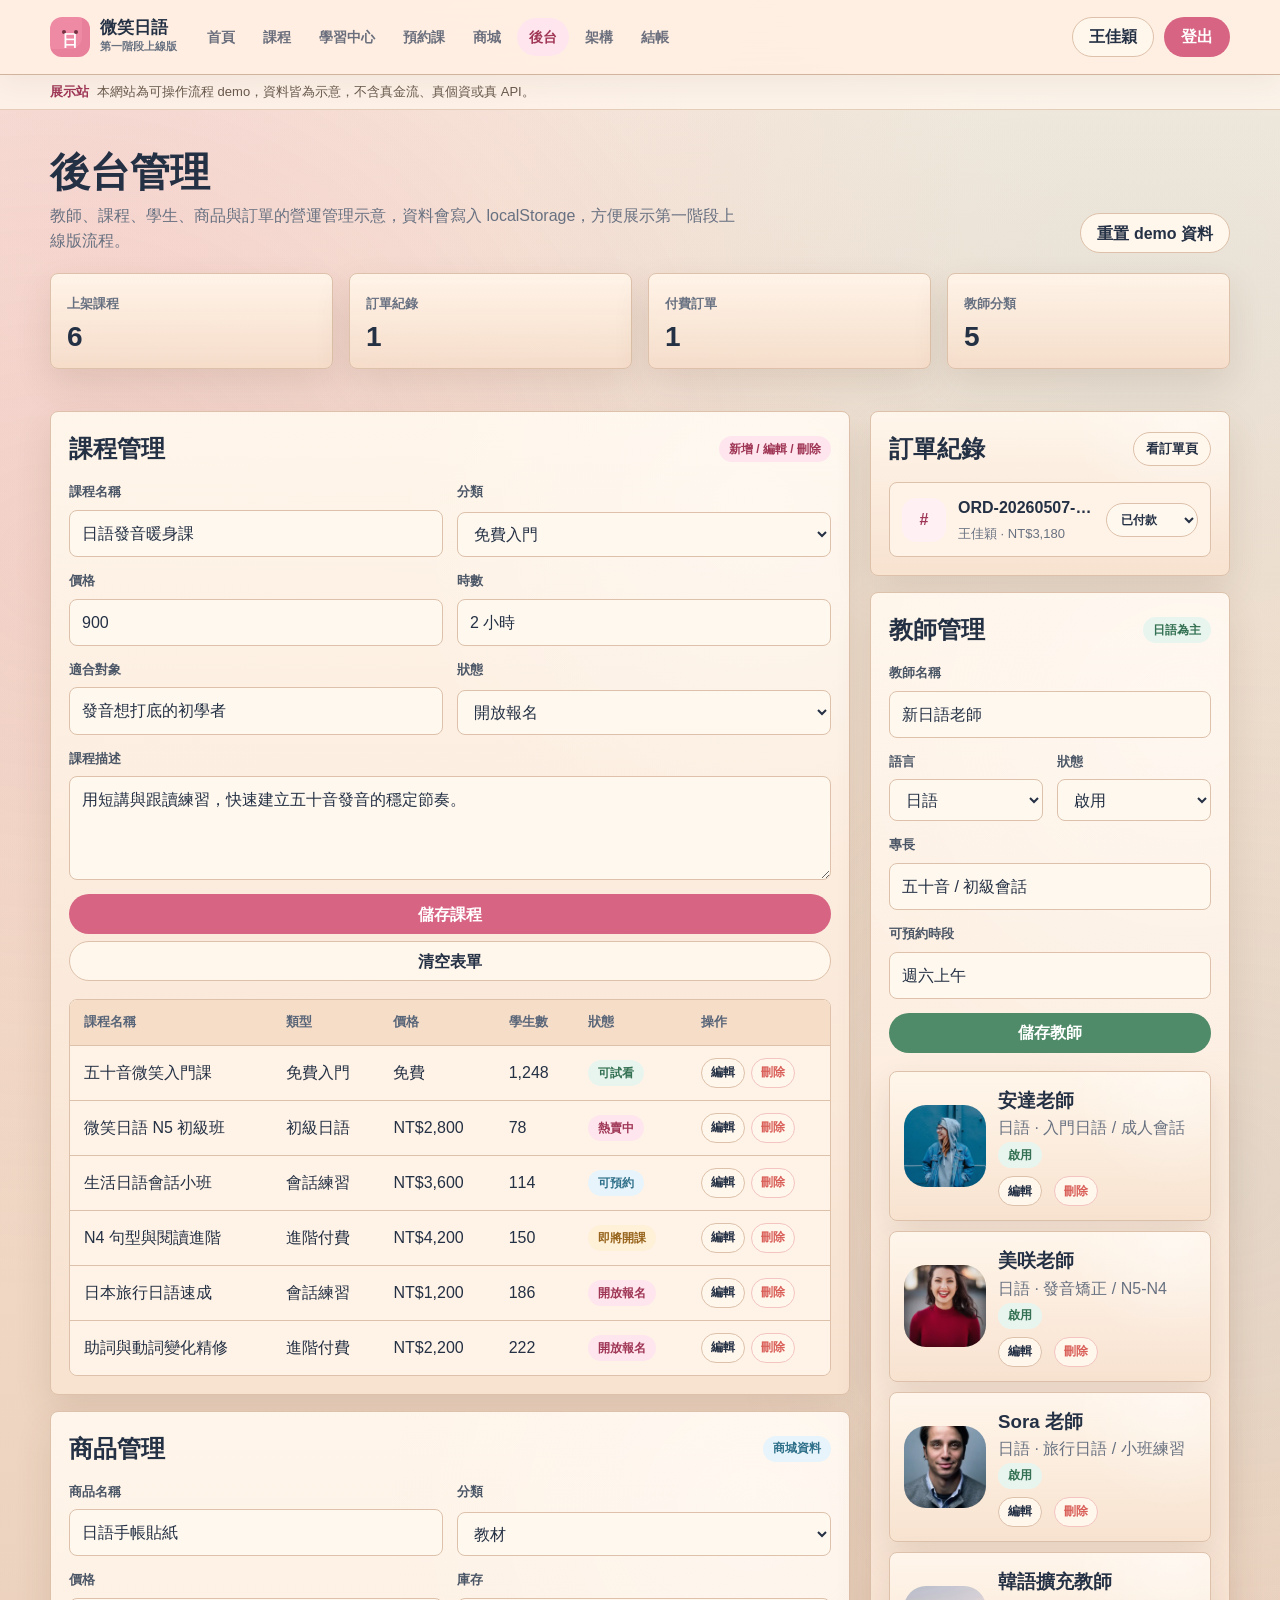
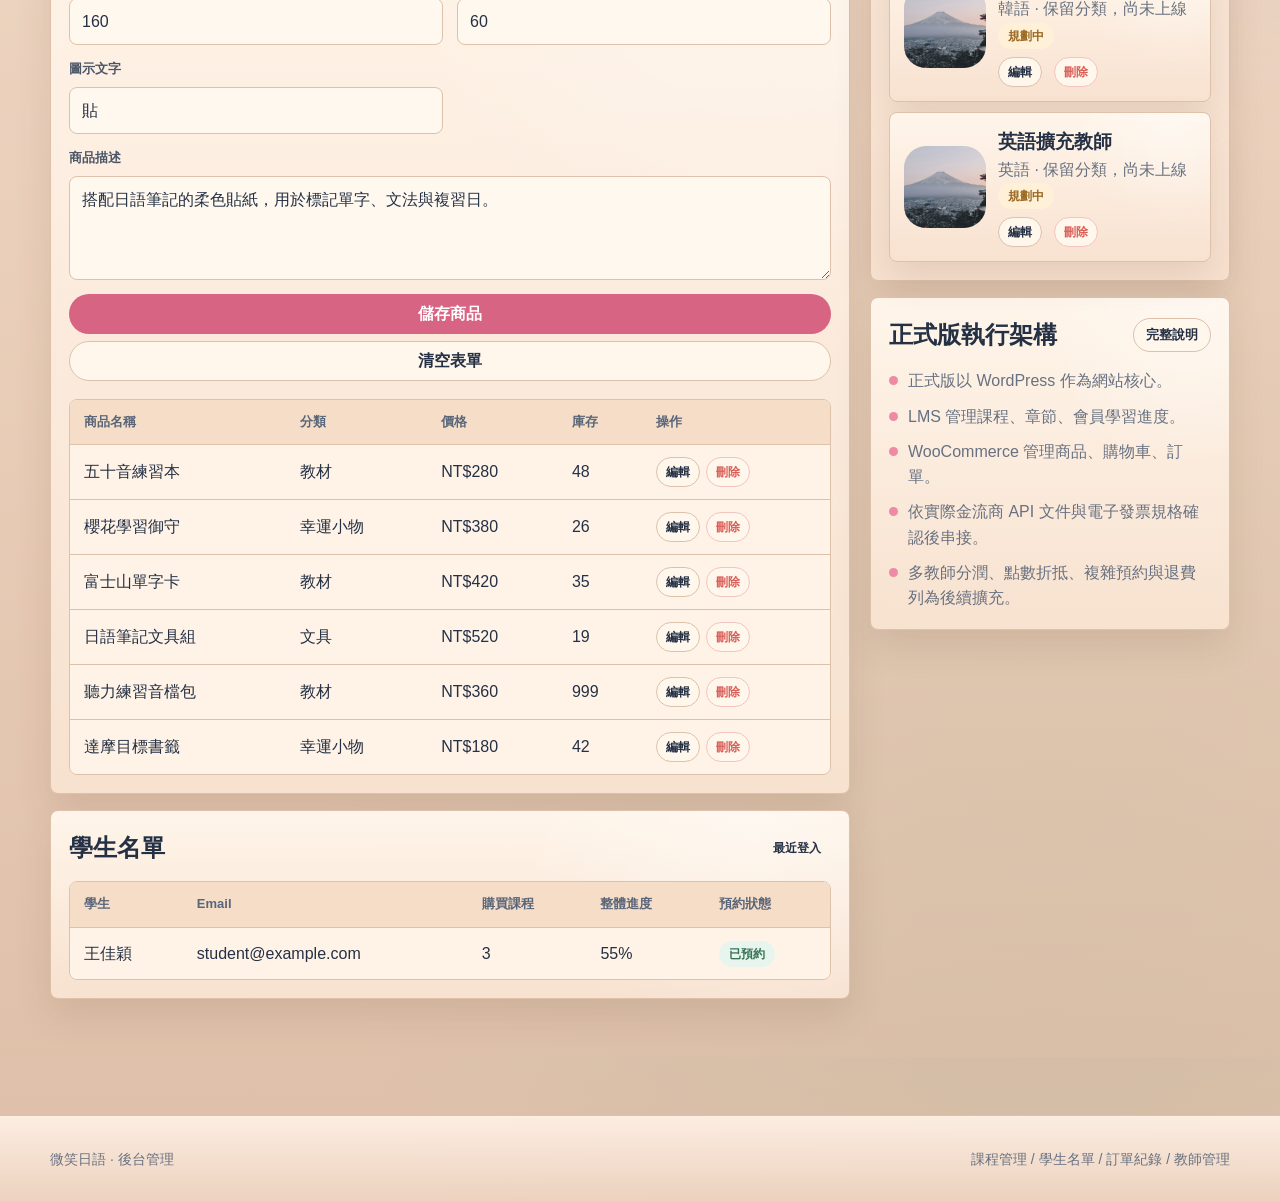
==== commit 62554908: "perf: self-host demo images" ====
--- a/admin.html
+++ b/admin.html
@@ -88,15 +88,15 @@
             <section class="admin-panel">
               <div class="panel-head"><h2>教師管理</h2><span class="state-pill state-on">3 位啟用</span></div>
               <div class="teacher-card">
-                <div class="teacher-photo" style="--image: url('https://images.unsplash.com/photo-1517841905240-472988babdf9?auto=format&fit=crop&w=500&q=80')"></div>
+                <div class="teacher-photo"><picture class="teacher-picture"><source srcset="assets/images/teachers/ando.webp" type="image/webp"><img src="assets/images/teachers/ando.jpg" alt="安達老師講師示意照片" loading="lazy" decoding="async"></picture></div>
                 <div><h3>安達老師</h3><p>8 課程 · 16 預約</p><span class="state-pill state-on">啟用</span></div>
               </div>
               <div class="teacher-card" style="margin-top: 10px;">
-                <div class="teacher-photo" style="--image: url('https://images.unsplash.com/photo-1494790108377-be9c29b29330?auto=format&fit=crop&w=500&q=80')"></div>
+                <div class="teacher-photo"><picture class="teacher-picture"><source srcset="assets/images/teachers/misaki.webp" type="image/webp"><img src="assets/images/teachers/misaki.jpg" alt="美咲老師講師示意照片" loading="lazy" decoding="async"></picture></div>
                 <div><h3>美咲老師</h3><p>3 課程 · 9 預約</p><span class="state-pill state-on">啟用</span></div>
               </div>
               <div class="teacher-card" style="margin-top: 10px;">
-                <div class="teacher-photo" style="--image: url('https://images.unsplash.com/photo-1500648767791-00dcc994a43e?auto=format&fit=crop&w=500&q=80')"></div>
+                <div class="teacher-photo"><picture class="teacher-picture"><source srcset="assets/images/teachers/sora.webp" type="image/webp"><img src="assets/images/teachers/sora.jpg" alt="Sora 老師講師示意照片" loading="lazy" decoding="async"></picture></div>
                 <div><h3>Sora 老師</h3><p>5 課程 · 9 預約</p><span class="state-pill state-on">啟用</span></div>
               </div>
             </section>
--- a/styles.css
+++ b/styles.css
@@ -287,7 +287,10 @@
   background:
     linear-gradient(90deg, rgba(247, 232, 216, 0.94) 0%, rgba(239, 211, 195, 0.76) 48%, rgba(97, 61, 45, 0.26) 100%),
     linear-gradient(180deg, rgba(255, 246, 237, 0.82) 0%, rgba(235, 202, 184, 0.72) 66%, rgba(112, 70, 48, 0.24) 100%),
-    url("https://images.unsplash.com/photo-1528164344705-47542687000d?auto=format&fit=crop&w=1800&q=80") center / cover;
+    image-set(
+      url("assets/images/hero/japan-temple.webp") type("image/webp"),
+      url("assets/images/hero/japan-temple.jpg") type("image/jpeg")
+    ) center / cover;
 }
 
 .hero::before {
@@ -347,20 +350,6 @@
   margin: 18px 0 0;
   color: #536071;
   font-size: 18px;
-}
-
-.hero-demo-note {
-  display: inline-flex;
-  max-width: 100%;
-  margin-top: 16px !important;
-  padding: 8px 12px;
-  border: 1px solid #f2c7d2;
-  border-radius: 999px;
-  background: rgba(255, 246, 236, 0.86);
-  color: #8b4560 !important;
-  font-size: 14px !important;
-  font-weight: 800;
-  line-height: 1.5 !important;
 }
 
 .hero-actions,
@@ -662,12 +651,34 @@
   min-height: 160px;
   align-items: flex-end;
   padding: 14px;
+  overflow: hidden;
+  color: #fff;
+}
+
+.course-art {
+  background: linear-gradient(135deg, #ffd7df, #8fc7dc);
+}
+
+.product-art {
   background:
-    linear-gradient(180deg, rgba(36, 48, 68, 0.04), rgba(36, 48, 68, 0.52)),
+    linear-gradient(180deg, rgba(36, 48, 68, 0.04), rgba(36, 48, 68, 0.16)),
     var(--image, linear-gradient(135deg, #ffd7df, #8fc7dc));
   background-position: center;
   background-size: cover;
-  color: #fff;
+}
+
+.course-art::before {
+  content: "";
+  position: absolute;
+  inset: 0;
+  z-index: 1;
+  background: linear-gradient(180deg, rgba(36, 48, 68, 0.04), rgba(36, 48, 68, 0.52));
+  pointer-events: none;
+}
+
+.course-art .tag {
+  position: relative;
+  z-index: 2;
 }
 
 .course-art::after {
@@ -675,9 +686,23 @@
   position: absolute;
   right: 16px;
   top: 12px;
+  z-index: 2;
   color: rgba(255, 255, 255, 0.75);
   font-size: 42px;
   font-weight: 900;
+}
+
+.art-picture {
+  position: absolute;
+  inset: 0;
+  display: block;
+}
+
+.art-picture img {
+  width: 100%;
+  height: 100%;
+  display: block;
+  object-fit: cover;
 }
 
 .card-body {
@@ -975,7 +1000,10 @@
   place-items: center;
   background:
     linear-gradient(135deg, rgba(36, 48, 68, 0.92), rgba(51, 75, 125, 0.82)),
-    url("https://images.unsplash.com/photo-1528164344705-47542687000d?auto=format&fit=crop&w=1400&q=80") center / cover;
+    image-set(
+      url("assets/images/hero/japan-temple.webp") type("image/webp"),
+      url("assets/images/hero/japan-temple.jpg") type("image/jpeg")
+    ) center / cover;
   color: #fff;
   text-align: center;
 }
@@ -1109,14 +1137,33 @@
 }
 
 .teacher-photo {
+  position: relative;
+  overflow: hidden;
   width: 82px;
   height: 82px;
   border-radius: 22px;
-  background:
-    linear-gradient(180deg, rgba(36, 48, 68, 0.04), rgba(36, 48, 68, 0.16)),
-    var(--image, linear-gradient(135deg, #ffe6ee, #e7f4fb));
-  background-position: center;
-  background-size: cover;
+  background: linear-gradient(135deg, #ffe6ee, #e7f4fb);
+}
+
+.teacher-photo::after {
+  content: "";
+  position: absolute;
+  inset: 0;
+  background: linear-gradient(180deg, rgba(36, 48, 68, 0.04), rgba(36, 48, 68, 0.12));
+  pointer-events: none;
+}
+
+.teacher-photo img {
+  width: 100%;
+  height: 100%;
+  display: block;
+  object-fit: cover;
+}
+
+.teacher-picture {
+  display: block;
+  width: 100%;
+  height: 100%;
 }
 
 .booking-card {
